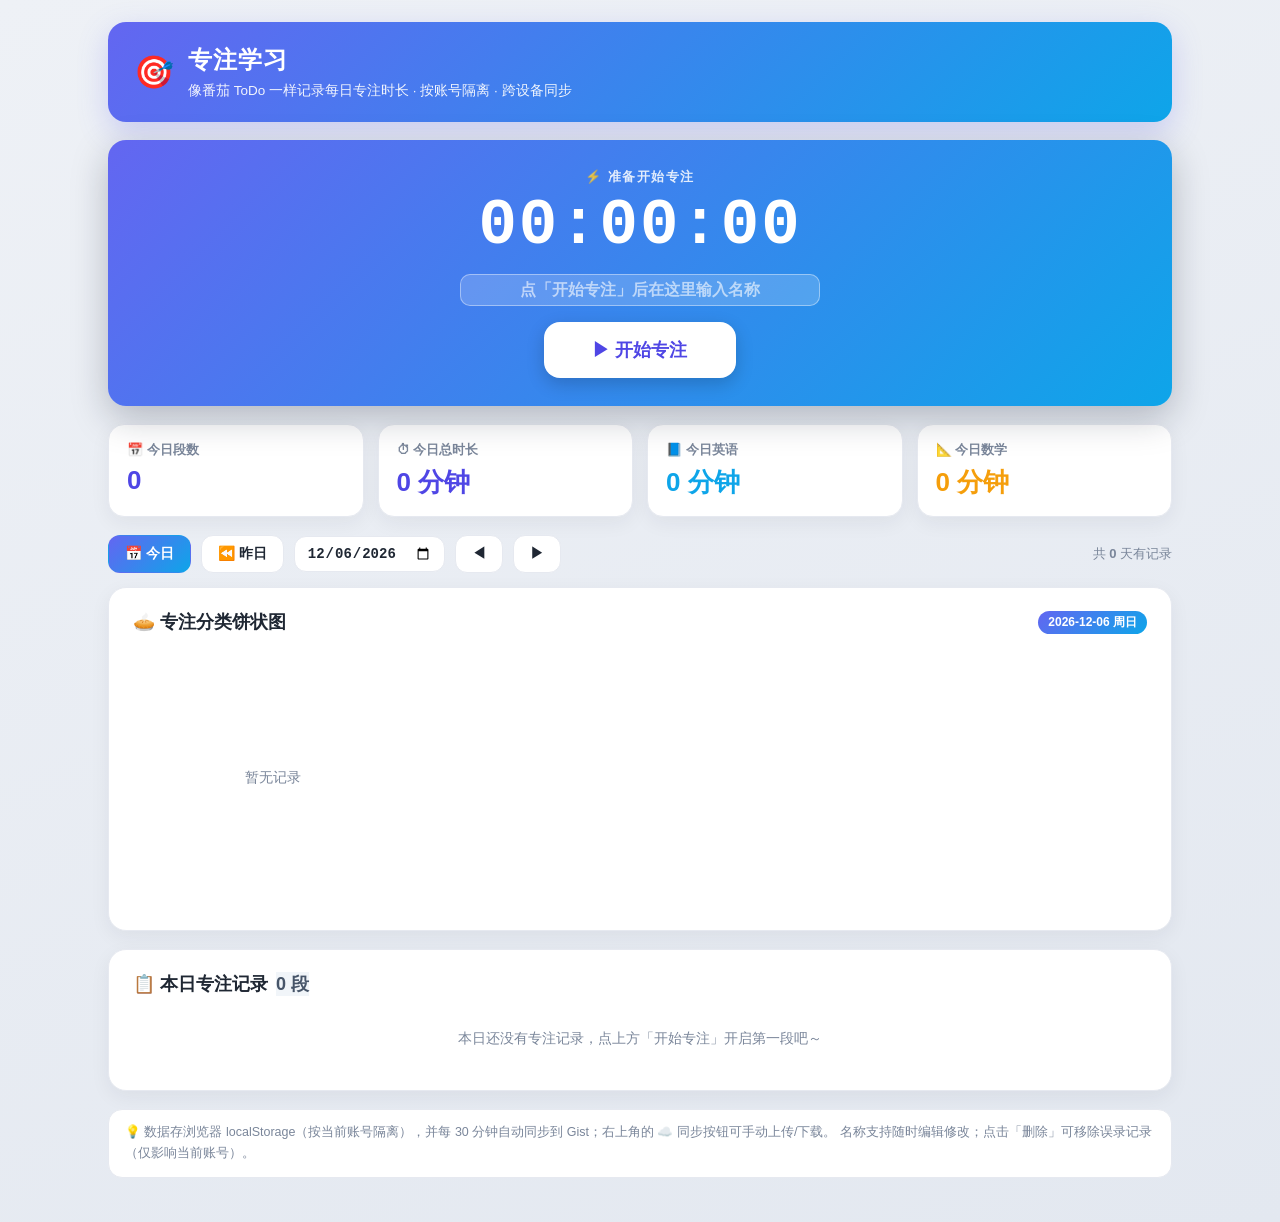
==== 专注学习.html @ 7dac8a2a "update site 2026-07-28_09:44:24" ====
<!DOCTYPE html>
<html lang="zh-CN">
<head>
  <script src="./account.js"></script>
<meta charset="UTF-8">
<meta name="viewport" content="width=device-width, initial-scale=1.0">
<title>专注学习 · 考研学习中心</title>
<link rel="stylesheet" href="./theme.css">
<style>
  :root {
    --bg: #eef1f6;
    --bg2: #e3e8f0;
    --card: #ffffff;
    --text: #1f2733;
    --muted: #7a869a;
    --border: #e6e9f0;
    --primary: #6366f1;
    --primary-d: #4f46e5;
    --success: #16a34a;
    --danger: #dc2626;
    --warn: #f97316;
    --eng: #0ea5e9;
    --math: #f59e0b;
  }
  * { box-sizing: border-box; }
  body {
    margin: 0;
    font-family: -apple-system, "PingFang SC", "Microsoft YaHei", "Segoe UI", sans-serif;
    background: linear-gradient(160deg, var(--bg), var(--bg2));
    color: var(--text);
    min-height: 100vh;
  }
  .container { max-width: 1100px; margin: 0 auto; padding: 22px 18px 44px; }

  .page-head {
    background: linear-gradient(135deg, #6366f1, #0ea5e9);
    color: #fff;
    border-radius: 18px;
    padding: 22px 26px;
    box-shadow: 0 10px 30px rgba(99,102,241,.25);
    margin-bottom: 18px;
    display: flex;
    align-items: center;
    gap: 14px;
  }
  .page-head .logo { font-size: 32px; }
  .page-head h1 { margin: 0; font-size: 24px; letter-spacing: 1px; }
  .page-head .sub { margin-top: 6px; font-size: 13.5px; opacity: .92; }

  /* 计时卡片 */
  .timer-card {
    background: linear-gradient(135deg, #1e293b 0%, #334155 100%);
    color: #fff;
    border-radius: 18px;
    padding: 28px 32px;
    box-shadow: 0 12px 36px rgba(15, 23, 42, .25);
    margin-bottom: 18px;
    text-align: center;
    position: relative;
    overflow: hidden;
  }
  .timer-card.idle {
    background: linear-gradient(135deg, #6366f1, #0ea5e9);
  }
  .timer-card.running {
    background: linear-gradient(135deg, #f97316 0%, #ef4444 100%);
  }
  .timer-card.running::before {
    content: '';
    position: absolute; inset: 0;
    background: radial-gradient(circle at 30% 50%, rgba(255,255,255,.12), transparent 60%);
    pointer-events: none;
  }
  .timer-state {
    font-size: 13px;
    opacity: .85;
    margin-bottom: 8px;
    letter-spacing: 1.5px;
    font-weight: 700;
  }
  .timer-display {
    font-size: 64px;
    font-weight: 800;
    letter-spacing: 2px;
    font-variant-numeric: tabular-nums;
    font-family: "SF Mono", Consolas, "Microsoft YaHei", monospace;
    line-height: 1;
    margin: 8px 0 16px;
  }
  .timer-task {
    font-size: 16px;
    font-weight: 700;
    margin-bottom: 8px;
    min-height: 24px;
  }
  .timer-task input {
    background: rgba(255,255,255,.18);
    border: 1px solid rgba(255,255,255,.4);
    color: #fff;
    font-size: 16px;
    font-weight: 700;
    text-align: center;
    padding: 6px 12px;
    border-radius: 10px;
    width: min(360px, 90%);
    outline: none;
  }
  .timer-task input::placeholder { color: rgba(255,255,255,.6); }
  .timer-task input:focus { background: rgba(255,255,255,.28); border-color: #fff; }

  .timer-actions { display: flex; gap: 12px; justify-content: center; flex-wrap: wrap; margin-top: 16px; }
  .timer-btn {
    border: none;
    cursor: pointer;
    font-size: 16px;
    font-weight: 800;
    padding: 12px 32px;
    border-radius: 14px;
    transition: all .15s;
    display: inline-flex;
    align-items: center;
    gap: 8px;
  }
  .timer-btn.big {
    padding: 16px 48px;
    font-size: 18px;
    border-radius: 16px;
  }
  .timer-btn.start {
    background: #fff;
    color: var(--primary-d);
    box-shadow: 0 6px 18px rgba(0,0,0,.18);
  }
  .timer-btn.start:hover { transform: translateY(-1px); box-shadow: 0 8px 22px rgba(0,0,0,.22); }
  .timer-btn.stop {
    background: #fff;
    color: var(--danger);
    box-shadow: 0 6px 18px rgba(0,0,0,.18);
  }
  .timer-btn.stop:hover { transform: translateY(-1px); }
  .timer-btn.ghost {
    background: rgba(255,255,255,.18);
    color: #fff;
    border: 1px solid rgba(255,255,255,.4);
  }
  .timer-btn.ghost:hover { background: rgba(255,255,255,.28); }
  .timer-btn.discard {
    background: rgba(255,255,255,.12);
    color: #fff;
    border: 1px solid rgba(255,255,255,.3);
    font-weight: 600;
    padding: 12px 20px;
  }

  /* 统计卡片 */
  .stats-row {
    display: grid;
    grid-template-columns: repeat(4, 1fr);
    gap: 14px;
    margin-bottom: 18px;
  }
  @media (max-width: 760px) {
    .stats-row { grid-template-columns: repeat(2, 1fr); }
    .timer-display { font-size: 48px; }
  }
  .stat-card {
    background: var(--card);
    border: 1px solid var(--border);
    border-radius: 16px;
    padding: 16px 18px;
    box-shadow: 0 6px 20px rgba(31,39,51,.06);
  }
  .stat-card .lbl {
    font-size: 13px;
    color: var(--muted);
    font-weight: 700;
    display: flex; align-items: center; gap: 6px;
  }
  .stat-card .val {
    font-size: 26px;
    font-weight: 800;
    margin-top: 6px;
    font-variant-numeric: tabular-nums;
  }
  .stat-card .val.eng { color: var(--eng); }
  .stat-card .val.math { color: var(--math); }
  .stat-card .val.total { color: var(--primary-d); }

  /* 日期选择 */
  .toolbar {
    display: flex; gap: 10px; flex-wrap: wrap; align-items: center;
    margin-bottom: 14px;
  }
  .date-btn {
    background: var(--card); border: 1px solid var(--border);
    color: var(--text); padding: 9px 16px; border-radius: 12px;
    cursor: pointer; font-size: 14px; font-weight: 700;
  }
  .date-btn:hover { border-color: var(--primary); }
  .date-btn.active {
    background: linear-gradient(135deg, #6366f1, #0ea5e9);
    color: #fff; border-color: transparent;
  }
  .date-picker {
    padding: 8px 12px;
    border: 1px solid var(--border);
    border-radius: 12px;
    font-size: 14px;
    font-weight: 700;
    color: var(--text);
    background: var(--card);
  }

  /* 饼状图 + 详情 */
  .pie-section {
    background: var(--card);
    border: 1px solid var(--border);
    border-radius: 18px;
    padding: 22px 24px;
    box-shadow: 0 6px 20px rgba(31,39,51,.06);
    margin-bottom: 18px;
  }
  .pie-section h2 {
    margin: 0 0 14px; font-size: 18px;
    display: flex; align-items: center; gap: 8px;
  }
  .pie-section .tag {
    margin-left: auto; font-size: 12px; font-weight: 700;
    padding: 3px 10px; border-radius: 20px; color: #fff;
    background: linear-gradient(135deg, #6366f1, #0ea5e9);
  }
  .pie-body {
    display: grid;
    grid-template-columns: 280px 1fr;
    gap: 24px;
    align-items: center;
  }
  @media (max-width: 760px) {
    .pie-body { grid-template-columns: 1fr; }
  }
  .pie-canvas-wrap {
    position: relative;
    width: 260px; height: 260px;
    margin: 0 auto;
  }
  .pie-canvas-wrap svg { width: 100%; height: 100%; }
  .pie-empty {
    position: absolute; inset: 0;
    display: flex; align-items: center; justify-content: center;
    color: var(--muted); font-size: 14px;
  }
  .legend-list { display: flex; flex-direction: column; gap: 8px; }
  .legend-item {
    display: flex; align-items: center; gap: 10px;
    padding: 8px 12px;
    background: #f8fafc;
    border-radius: 10px;
    border: 1px solid #f1f5f9;
  }
  .legend-color {
    width: 14px; height: 14px; border-radius: 4px; flex-shrink: 0;
  }
  .legend-name { font-weight: 700; flex: 1; font-size: 14px; }
  .legend-dur { color: var(--muted); font-size: 12.5px; font-variant-numeric: tabular-nums; }
  .legend-pct { color: var(--primary-d); font-weight: 800; font-size: 13px; min-width: 48px; text-align: right; }

  /* 会话列表 */
  .session-list-card {
    background: var(--card);
    border: 1px solid var(--border);
    border-radius: 18px;
    padding: 22px 24px;
    box-shadow: 0 6px 20px rgba(31,39,51,.06);
    margin-bottom: 18px;
  }
  .session-list-card h2 {
    margin: 0 0 14px; font-size: 18px;
    display: flex; align-items: center; gap: 8px;
  }
  .session-list { display: flex; flex-direction: column; gap: 10px; }
  .session-item {
    display: flex; align-items: center; gap: 12px;
    padding: 12px 14px;
    background: #f8fafc;
    border-radius: 12px;
    border-left: 4px solid var(--primary);
  }
  .session-item.running { border-left-color: var(--warn); background: #fff7ed; }
  .session-color {
    width: 10px; height: 36px; border-radius: 4px;
    flex-shrink: 0;
  }
  .session-body { flex: 1; min-width: 0; }
  .session-name {
    font-weight: 700; font-size: 15px;
    display: flex; align-items: center; gap: 8px;
  }
  .session-name input {
    background: transparent; border: none; border-bottom: 1px dashed var(--border);
    font-weight: 700; font-size: 15px; color: var(--text); outline: none;
    padding: 2px 4px; width: min(260px, 60%);
  }
  .session-name input:focus { border-bottom-color: var(--primary); }
  .session-meta {
    font-size: 12.5px; color: var(--muted); margin-top: 4px;
    display: flex; gap: 12px; flex-wrap: wrap;
  }
  .session-dur {
    font-weight: 800; color: var(--primary-d);
    font-variant-numeric: tabular-nums; font-size: 15px;
    min-width: 80px; text-align: right;
  }
  .session-del {
    border: 1px solid var(--border); background: #fff; color: var(--muted);
    border-radius: 8px; padding: 6px 10px; cursor: pointer; font-size: 12px;
  }
  .session-del:hover { border-color: var(--danger); color: var(--danger); }
  .session-status {
    font-size: 11px; font-weight: 700; padding: 2px 8px;
    border-radius: 20px; background: var(--warn); color: #fff;
  }

  .empty-tip {
    color: var(--muted); font-size: 13.5px; padding: 20px 0; text-align: center;
  }

  /* toast 提示 */
  .toast {
    position: fixed; top: 20px; left: 50%; transform: translateX(-50%) translateY(-20px);
    background: rgba(15, 23, 42, .92); color: #fff;
    padding: 10px 18px; border-radius: 10px; font-size: 14px;
    opacity: 0; transition: all .25s; z-index: 9999;
    pointer-events: none;
  }
  .toast.show { opacity: 1; transform: translateX(-50%) translateY(0); }
  .toast.ok { background: rgba(22, 163, 74, .92); }
  .toast.err { background: rgba(220, 38, 38, .92); }

  .footer-tip {
    font-size: 12.5px; color: var(--muted); line-height: 1.7; margin-top: 12px;
    background: #fff; border: 1px solid var(--border); border-radius: 14px; padding: 12px 16px;
  }
</style>
</head>
<body>
<div class="container">
  <div class="page-head">
    <div class="logo">🎯</div>
    <div>
      <h1>专注学习</h1>
      <div class="sub">像番茄 ToDo 一样记录每日专注时长 · 按账号隔离 · 跨设备同步</div>
    </div>
  </div>

  <!-- 计时卡片 -->
  <div class="timer-card idle" id="timerCard">
    <div class="timer-state" id="timerState">⚡ 准备开始专注</div>
    <div class="timer-display" id="timerDisplay">00:00:00</div>
    <div class="timer-task" id="timerTask">
      <input type="text" id="taskNameInput" placeholder="点「开始专注」后在这里输入名称（例：英语精翻）" maxlength="40" disabled>
    </div>
    <div class="timer-actions" id="timerActions">
      <button class="timer-btn start big" id="btnStart">▶ 开始专注</button>
    </div>
  </div>

  <!-- 统计 -->
  <div class="stats-row">
    <div class="stat-card">
      <div class="lbl">📅 今日段数</div>
      <div class="val total" id="statCount">0</div>
    </div>
    <div class="stat-card">
      <div class="lbl">⏱ 今日总时长</div>
      <div class="val total" id="statTotal">0 分钟</div>
    </div>
    <div class="stat-card">
      <div class="lbl">📘 今日英语</div>
      <div class="val eng" id="statEng">0 分钟</div>
    </div>
    <div class="stat-card">
      <div class="lbl">📐 今日数学</div>
      <div class="val math" id="statMath">0 分钟</div>
    </div>
  </div>

  <!-- 日期选择 -->
  <div class="toolbar">
    <button class="date-btn active" id="dToday">📅 今日</button>
    <button class="date-btn" id="dYest">⏪ 昨日</button>
    <input type="date" class="date-picker" id="dPick">
    <button class="date-btn" id="dPrev" title="前一天">◀</button>
    <button class="date-btn" id="dNext" title="后一天">▶</button>
    <span style="color:var(--muted);font-size:13px;margin-left:auto;">共 <b id="totalDaysCount">0</b> 天有记录</span>
  </div>

  <!-- 饼状图 -->
  <div class="pie-section">
    <h2>🥧 专注分类饼状图 <span class="tag" id="pieDateTag">今日</span></h2>
    <div class="pie-body">
      <div class="pie-canvas-wrap">
        <svg id="pieSvg" viewBox="0 0 100 100"></svg>
        <div class="pie-empty" id="pieEmpty" style="display:none;">暂无记录</div>
      </div>
      <div class="legend-list" id="legendList"></div>
    </div>
  </div>

  <!-- 详情列表 -->
  <div class="session-list-card">
    <h2>📋 本日专注记录 <span class="tag" id="sessionCountTag" style="background:#f1f5f9;color:#475569;font-weight:800;">0 段</span></h2>
    <div class="session-list" id="sessionList">
      <div class="empty-tip">本日还没有专注记录，点上方「开始专注」开启第一段吧～</div>
    </div>
  </div>

  <div class="footer-tip">
    💡 数据存浏览器 localStorage（按当前账号隔离），并每 30 分钟自动同步到 Gist；右上角的 ☁️ 同步按钮可手动上传/下载。
    名称支持随时编辑修改；点击「删除」可移除误录记录（仅影响当前账号）。
  </div>
</div>

<div class="toast" id="toast"></div>

<script>
// ============== 基础工具 ==============
const STORE_KEY = "focusSessions_v1";
const RUNNING_KEY = "focusRunning_v1";
const COLOR_KEY = "focusColors_v1";
function $(id){ return document.getElementById(id); }
function curUser(){ return (window.getCurrentUser && window.getCurrentUser()) || ""; }
function ukey(base){ return curUser() ? ("user:" + curUser() + ":" + base) : base; }
function esc(s){ return (s==null?"":String(s)).replace(/[&<>"']/g, c=>({"&":"&amp;","<":"&lt;",">":"&gt;",'"':"&quot;","'":"&#39;"}[c])); }
function pad(n){ return String(n).padStart(2, "0"); }
function fmtDate(d){
  if(typeof d === "string"){
    const p = d.split("-");
    return p[0] + "-" + pad(p[1]) + "-" + pad(p[2]);
  }
  return d.getFullYear() + "-" + pad(d.getMonth()+1) + "-" + pad(d.getDate());
}
function todayStr(){ return fmtDate(new Date()); }
function fmtTime(dateStr){
  const d = new Date(dateStr);
  return pad(d.getHours()) + ":" + pad(d.getMinutes());
}
function fmtHMS(seconds){
  seconds = Math.max(0, Math.floor(seconds));
  const h = Math.floor(seconds / 3600);
  const m = Math.floor((seconds % 3600) / 60);
  const s = seconds % 60;
  if(h > 0) return `${h}:${pad(m)}:${pad(s)}`;
  return `${pad(m)}:${pad(s)}`;
}
function fmtMin(seconds){
  const mins = Math.round(seconds / 60);
  if(mins >= 60) {
    const h = Math.floor(mins/60);
    const m = mins % 60;
    return h + " 小时 " + (m>0?(m+" 分"):"").trim();
  }
  return mins + " 分钟";
}
function toast(msg, type){
  const t = $("toast");
  t.textContent = msg;
  t.className = "toast show " + (type||"");
  setTimeout(() => { t.className = "toast " + (type||""); }, 1800);
}

// ============== 数据存取 ==============
function loadAll(){
  try { return JSON.parse(localStorage.getItem(ukey(STORE_KEY)) || "[]"); }
  catch(e){ return []; }
}
function saveAll(list){
  localStorage.setItem(ukey(STORE_KEY), JSON.stringify(list));
}
function loadRunning(){
  try { return JSON.parse(localStorage.getItem(ukey(RUNNING_KEY)) || "null"); }
  catch(e){ return null; }
}
function saveRunning(obj){
  if(obj === null) localStorage.removeItem(ukey(RUNNING_KEY));
  else localStorage.setItem(ukey(RUNNING_KEY), JSON.stringify(obj));
}
function loadColorMap(){
  try { return JSON.parse(localStorage.getItem(ukey(COLOR_KEY)) || "{}"); }
  catch(e){ return {}; }
}
function saveColorMap(m){
  localStorage.setItem(ukey(COLOR_KEY), JSON.stringify(m));
}

// 给类目分配稳定颜色
const PALETTE = [
  "#6366f1","#0ea5e9","#f59e0b","#ec4899","#16a34a",
  "#8b5cf6","#f97316","#06b6d4","#84cc16","#ef4444",
  "#a855f7","#14b8a6","#facc15","#fb7185","#22d3ee"
];
function colorFor(name, map){
  if(map[name]) return map[name];
  let idx = 0;
  for(const k in map){
    const i = PALETTE.indexOf(map[k]);
    if(i >= 0 && i >= idx) idx = i + 1;
  }
  if(idx >= PALETTE.length) idx = Object.keys(map).length % PALETTE.length;
  map[name] = PALETTE[idx];
  return map[name];
}

// ============== 当前选中日期 ==============
let viewDate = todayStr();   // 当前在看哪一天
let running = loadRunning(); // 正在进行的会话
let tickInterval = null;

// ============== 计时器 ==============
function startTick(){
  if(tickInterval) return;
  tickInterval = setInterval(refreshTimerDisplay, 1000);
}
function stopTick(){
  if(tickInterval){ clearInterval(tickInterval); tickInterval = null; }
}

function getElapsed(){
  if(!running) return 0;
  const start = new Date(running.startAt).getTime();
  let end;
  if(running.endAt) end = new Date(running.endAt).getTime();
  else end = Date.now();
  return Math.max(0, Math.floor((end - start) / 1000));
}

function refreshTimerDisplay(){
  const card = $("timerCard");
  const display = $("timerDisplay");
  const state = $("timerState");
  const actions = $("timerActions");
  const taskInput = $("taskNameInput");

  if(!running){
    card.classList.remove("running");
    card.classList.add("idle");
    state.textContent = "⚡ 准备开始专注";
    display.textContent = "00:00:00";
    taskInput.value = "";
    taskInput.disabled = true;
    taskInput.placeholder = "点「开始专注」后在这里输入名称";
    actions.innerHTML = `<button class="timer-btn start big" id="btnStart">▶ 开始专注</button>`;
    bindActionButtons();
    stopTick();
    return;
  }

  card.classList.remove("idle");
  card.classList.add("running");
  state.textContent = running.endAt ? "⏸ 已结束 · 未保存预览" : "🔥 专注中";
  display.textContent = fmtHMS(getElapsed());
  taskInput.disabled = !!running.endAt;
  if(document.activeElement !== taskInput){
    taskInput.value = running.name || "";
  }
  actions.innerHTML = running.endAt
    ? `<button class="timer-btn start big" id="btnSave">💾 保存这条记录</button>
       <button class="timer-btn discard" id="btnDiscard">✕ 放弃</button>`
    : `<button class="timer-btn stop big" id="btnStop">⏹ 结束专注</button>
       <button class="timer-btn ghost" id="btnCancel">✕ 取消</button>`;
  bindActionButtons();
}

function bindActionButtons(){
  const startBtn = $("btnStart");
  if(startBtn) startBtn.onclick = onStartClick;
  const stopBtn = $("btnStop");
  if(stopBtn) stopBtn.onclick = onStopClick;
  const cancelBtn = $("btnCancel");
  if(cancelBtn) cancelBtn.onclick = onCancelClick;
  const saveBtn = $("btnSave");
  if(saveBtn) saveBtn.onclick = onSaveEndedSession;
  const discardBtn = $("btnDiscard");
  if(discardBtn) discardBtn.onclick = onDiscardEndedSession;
}

function onStartClick(){
  if(running && !running.endAt){
    toast("已有专注进行中，请先结束", "err");
    return;
  }
  running = {
    id: "fs-" + Date.now() + "-" + Math.random().toString(36).slice(2,7),
    name: "",
    startAt: new Date().toISOString(),
    date: todayStr()
  };
  saveRunning(running);
  startTick();
  refreshTimerDisplay();
  setTimeout(() => {
    const inp = $("taskNameInput");
    inp.disabled = false;
    inp.focus();
    inp.placeholder = "输入本次专注名称（可空）";
  }, 50);
  toast("开始专注！命名后点「结束专注」保存", "ok");
}

function onStopClick(){
  if(!running || running.endAt) return;
  const name = ($("taskNameInput").value || "").trim();
  running.endAt = new Date().toISOString();
  running.name = name || running.name || "未命名专注";
  saveRunning(running);
  refreshTimerDisplay();
  stopTick();
  toast(`本次 ${fmtHMS(getElapsed())}，点「保存」入库`, "ok");
}

function onCancelClick(){
  if(!running) return;
  if(running.endAt){
    saveRunning(null);
    running = null;
    refreshTimerDisplay();
    toast("已放弃本次记录", "ok");
    return;
  }
  if(!confirm("确定取消本次专注？不保存任何记录。")) return;
  saveRunning(null);
  running = null;
  refreshTimerDisplay();
  toast("已取消", "ok");
}

function onSaveEndedSession(){
  if(!running || !running.endAt) return;
  const list = loadAll();
  list.push({
    id: running.id,
    name: running.name || "未命名专注",
    startAt: running.startAt,
    endAt: running.endAt,
    duration: getElapsed(),
    date: running.date
  });
  saveAll(list);
  const colorMap = loadColorMap();
  colorFor(list[list.length-1].name, colorMap);
  saveColorMap(colorMap);
  saveRunning(null);
  running = null;
  refreshTimerDisplay();
  viewDate = todayStr();
  renderAll();
  toast("已保存到「"+viewDate+"」", "ok");
}

function onDiscardEndedSession(){
  if(!running || !running.endAt) return;
  if(!confirm("放弃这条记录？该时段不会保存。")) return;
  saveRunning(null);
  running = null;
  refreshTimerDisplay();
  toast("已放弃", "ok");
}

// 名称输入时实时更新（仅运行中）
const nameInput = $("taskNameInput");
nameInput.addEventListener("input", () => {
  if(running && !running.endAt){
    running.name = nameInput.value;
    saveRunning(running);
  }
});
nameInput.addEventListener("blur", () => {
  if(running && running.endAt && nameInput.value.trim()){
    running.name = nameInput.value.trim();
    saveRunning(running);
    refreshTimerDisplay();
  }
});

// ============== 渲染 ==============
function renderAll(){
  const list = loadAll();
  // 今日统计
  const today = todayStr();
  const todayList = list.filter(s => s.date === today);
  const todayTotal = todayList.reduce((a,b)=>a+b.duration, 0);
  $("statCount").textContent = todayList.length;
  $("statTotal").textContent = fmtMin(todayTotal);
  // 分类：英语 / 数学 / 其他
  let eng = 0, math = 0;
  todayList.forEach(s => {
    if(/英语|english|eng|精翻|单词|阅读|作文|翻译/i.test(s.name)) eng += s.duration;
    else if(/数学|math|线代|高数|概率|做题|听课|刷题/i.test(s.name)) math += s.duration;
  });
  $("statEng").textContent = fmtMin(eng);
  $("statMath").textContent = fmtMin(math);

  // 更新日期按钮高亮
  ["dToday","dYest"].forEach(id => $(id).classList.remove("active"));
  if(viewDate === today) $("dToday").classList.add("active");
  else if(viewDate === fmtDate(new Date(Date.now() - 86400000))) $("dYest").classList.add("active");
  $("dPick").value = viewDate;

  // 日期标签
  const weekday = ["周日","周一","周二","周三","周四","周五","周六"][new Date(viewDate+"T00:00:00").getDay()];
  $("pieDateTag").textContent = viewDate + " " + weekday;

  // 总天数
  const allDays = new Set(list.map(s => s.date));
  $("totalDaysCount").textContent = allDays.size;

  // 渲染饼状图
  renderPie(viewDate);
  // 渲染会话列表
  renderSessionList(viewDate);
}

function renderPie(date){
  const list = loadAll().filter(s => s.date === date);
  const svg = $("pieSvg");
  const empty = $("pieEmpty");
  const legend = $("legendList");
  legend.innerHTML = "";

  if(list.length === 0){
    svg.innerHTML = "";
    empty.style.display = "flex";
    return;
  }
  empty.style.display = "none";

  // 合并同名
  const merged = {};
  list.forEach(s => {
    if(!merged[s.name]) merged[s.name] = 0;
    merged[s.name] += s.duration;
  });
  const items = Object.entries(merged).sort((a,b)=>b[1]-a[1]);
  const total = items.reduce((a,b)=>a+b[1], 0);

  // 分配颜色
  const colorMap = loadColorMap();
  items.forEach(([n]) => colorFor(n, colorMap));
  saveColorMap(colorMap);

  // 画饼（SVG）
  let acc = 0;
  const cx = 50, cy = 50, r = 42;
  const slicePath = (startA, endA) => {
    const x1 = cx + r * Math.cos(startA);
    const y1 = cy + r * Math.sin(startA);
    const x2 = cx + r * Math.cos(endA);
    const y2 = cy + r * Math.sin(endA);
    const large = (endA - startA) > Math.PI ? 1 : 0;
    return `M ${cx} ${cy} L ${x1.toFixed(2)} ${y1.toFixed(2)} A ${r} ${r} 0 ${large} 1 ${x2.toFixed(2)} ${y2.toFixed(2)} Z`;
  };
  let svgHtml = "";
  items.forEach(([name, dur]) => {
    if(total <= 0) return;
    const startA = (acc / total) * Math.PI * 2 - Math.PI/2;
    acc += dur;
    const endA = (acc / total) * Math.PI * 2 - Math.PI/2;
    const color = colorMap[name];
    svgHtml += `<path d="${slicePath(startA, endA)}" fill="${color}" stroke="#fff" stroke-width="0.5"><title>${esc(name)}: ${fmtHMS(dur)}</title></path>`;
  });
  // 中心圆（甜甜圈效果）
  svgHtml += `<circle cx="${cx}" cy="${cy}" r="22" fill="#fff"/>`;
  svgHtml += `<text x="${cx}" y="${cy-2}" text-anchor="middle" font-size="6" font-weight="800" fill="#1f2733">${fmtMin(total)}</text>`;
  svgHtml += `<text x="${cx}" y="${cy+6}" text-anchor="middle" font-size="3.5" fill="#7a869a">总时长</text>`;
  svg.innerHTML = svgHtml;

  // 图例
  items.forEach(([name, dur]) => {
    const pct = total > 0 ? Math.round(dur / total * 100) : 0;
    const div = document.createElement("div");
    div.className = "legend-item";
    div.innerHTML = `
      <div class="legend-color" style="background:${colorMap[name]}"></div>
      <div class="legend-name">${esc(name)}</div>
      <div class="legend-dur">${fmtHMS(dur)} · ${pct}%</div>
    `;
    legend.appendChild(div);
  });
}

function renderSessionList(date){
  const list = loadAll().filter(s => s.date === date).sort((a,b)=>new Date(a.startAt) - new Date(b.startAt));
  const wrap = $("sessionList");
  $("sessionCountTag").textContent = list.length + " 段";

  if(list.length === 0){
    wrap.innerHTML = `<div class="empty-tip">${date === todayStr() ? "本日还没有专注记录，点上方「开始专注」开启第一段吧～" : "该日期没有专注记录"}</div>`;
    return;
  }

  const colorMap = loadColorMap();
  wrap.innerHTML = list.map((s, i) => {
    colorFor(s.name, colorMap);
    const start = new Date(s.startAt);
    const end = new Date(s.endAt);
    const durStr = fmtHMS(s.duration);
    return `
      <div class="session-item" data-id="${esc(s.id)}">
        <div class="session-color" style="background:${colorMap[s.name]}"></div>
        <div class="session-body">
          <div class="session-name">
            <input type="text" value="${esc(s.name)}" data-id="${esc(s.id)}" maxlength="40">
            <span class="session-meta">${i+1}.</span>
          </div>
          <div class="session-meta">
            <span>🕒 ${fmtTime(s.startAt)} - ${fmtTime(s.endAt)}</span>
            <span>📅 ${s.date}</span>
          </div>
        </div>
        <div class="session-dur">${durStr}</div>
        <button class="session-del" data-id="${esc(s.id)}" title="删除">🗑</button>
      </div>
    `;
  }).join("");
  saveColorMap(colorMap);

  // 绑定改名
  wrap.querySelectorAll(".session-name input").forEach(inp => {
    inp.addEventListener("change", () => {
      const id = inp.dataset.id;
      const newName = (inp.value || "").trim() || "未命名专注";
      updateSession(id, { name: newName });
      toast("已改名", "ok");
    });
    inp.addEventListener("blur", () => {
      const id = inp.dataset.id;
      const newName = (inp.value || "").trim() || "未命名专注";
      updateSession(id, { name: newName });
    });
  });
  wrap.querySelectorAll(".session-del").forEach(btn => {
    btn.onclick = () => {
      const id = btn.dataset.id;
      const item = loadAll().find(s => s.id === id);
      if(!item) return;
      if(!confirm(`删除「${item.name}」(时长 ${fmtHMS(item.duration)})？`)) return;
      const newList = loadAll().filter(s => s.id !== id);
      saveAll(newList);
      renderAll();
      toast("已删除", "ok");
    };
  });
}

function updateSession(id, patch){
  const list = loadAll();
  const idx = list.findIndex(s => s.id === id);
  if(idx < 0) return;
  list[idx] = Object.assign({}, list[idx], patch);
  saveAll(list);
  renderAll();
}

// ============== 事件绑定 ==============
$("dToday").onclick = () => { viewDate = todayStr(); renderAll(); };
$("dYest").onclick = () => {
  const d = new Date();
  d.setDate(d.getDate() - 1);
  viewDate = fmtDate(d);
  renderAll();
};
$("dPick").onchange = (e) => {
  if(e.target.value) { viewDate = e.target.value; renderAll(); }
};
$("dPrev").onclick = () => {
  const d = new Date(viewDate + "T00:00:00");
  d.setDate(d.getDate() - 1);
  viewDate = fmtDate(d);
  renderAll();
};
$("dNext").onclick = () => {
  const d = new Date(viewDate + "T00:00:00");
  d.setDate(d.getDate() + 1);
  viewDate = fmtDate(d);
  renderAll();
};

// 页面关闭/刷新前，如果有时钟在跑要保存 running
window.addEventListener("beforeunload", () => {
  if(running && !running.endAt) saveRunning(running);
});

// 启动
refreshTimerDisplay();
if(running && !running.endAt) startTick();
renderAll();
</script>
</body>
</html>
---- theme.css ----
/* ===== 考研学习中心 · 统一视觉增强主题 =====
 * 仅做视觉美化，不改动任何 JS 逻辑。
 * 如不喜欢，可用优化前快照 zip 恢复，或移除此文件引用。
 */

:root {
  --bg: #f5f7fb;
  --bg2: #eef2f7;
  --card: #ffffff;
  --text: #1f2733;
  --muted: #6b7280;
  --border: #e5e7eb;
  --primary: #6366f1;
  --primary-d: #4f46e5;
  --math: #6366f1;
  --eng: #0ea5e9;
  --success: #22c55e;
  --danger: #ef4444;
  --shadow: 0 10px 25px -5px rgba(0,0,0,.06), 0 8px 10px -6px rgba(0,0,0,.02);
  --shadow-lg: 0 20px 40px -10px rgba(0,0,0,.1);
}

body {
  background: linear-gradient(160deg, var(--bg), var(--bg2)) fixed;
}

/* 卡片统一 */
.card,
.quiz-card,
.weak-card,
.kp-group,
.q-card,
.tr-card,
.wt-card {
  background: var(--card);
  border-radius: 18px;
  box-shadow: var(--shadow);
  border: 1px solid rgba(229,231,235,.6);
  transition: transform .15s ease, box-shadow .15s ease;
}

.card:hover,
.quiz-card:hover,
.weak-card:hover,
.kp-group:hover,
.q-card:hover {
  box-shadow: var(--shadow-lg);
  transform: translateY(-1px);
}

/* 按钮统一 */
.filter-btn,
.btn,
.btn-primary,
.btn-default,
button[data-mod],
button.module-tab,
.mode-btn,
.diff-btn {
  border-radius: 12px;
  transition: all .15s ease;
}

.filter-btn:hover,
.btn:hover,
.btn-primary:hover,
.btn-default:hover,
.mode-btn:hover,
.diff-btn:hover {
  transform: translateY(-1px);
  box-shadow: 0 4px 12px rgba(99,102,241,.18);
}

/* 输入框 focus */
input[type="text"],
input[type="password"],
input[type="number"],
textarea,
select,
.av-input,
.auto-input,
.tr-input-word {
  border-radius: 10px;
  border: 1.5px solid var(--border);
  transition: border-color .15s ease, box-shadow .15s ease;
}

input[type="text"]:focus,
input[type="password"]:focus,
input[type="number"]:focus,
textarea:focus,
select:focus,
.av-input:focus,
.auto-input:focus,
.tr-input-word:focus {
  outline: none;
  border-color: var(--primary);
  box-shadow: 0 0 0 3px rgba(99,102,241,.12);
}

/* 表格 */
table {
  border-radius: 12px;
  overflow: hidden;
  box-shadow: var(--shadow);
  border-collapse: separate;
  border-spacing: 0;
}

table th {
  background: linear-gradient(135deg, #f1f5f9, #e2e8f0);
  font-weight: 700;
  color: #374151;
}

table tbody tr:hover td {
  background: #f8fafc;
}

/* 滚动条 */
::-webkit-scrollbar { width: 8px; height: 8px; }
::-webkit-scrollbar-track { background: transparent; }
::-webkit-scrollbar-thumb { background: #cbd5e1; border-radius: 4px; }
::-webkit-scrollbar-thumb:hover { background: #94a3b8; }

/* 模块 tab 选中态强化 */
.module-tab.active {
  box-shadow: 0 8px 20px rgba(99,102,241,.35);
}
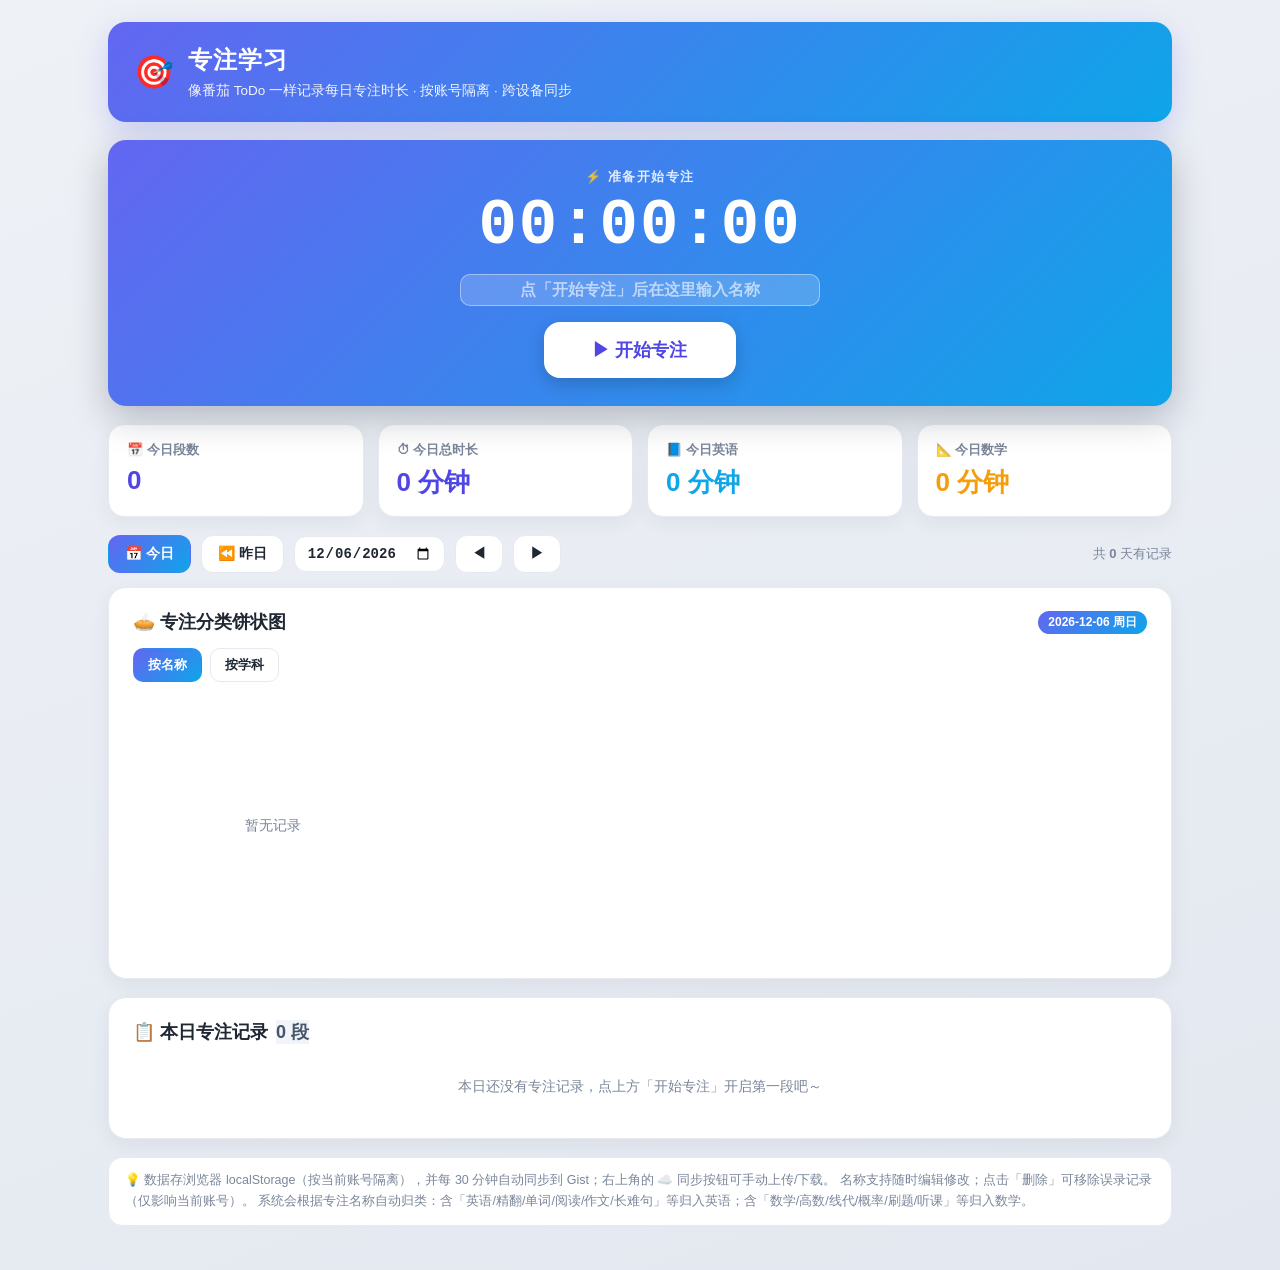
==== commit 6f1c27a4: "update site 2026-07-28_10:22:14" ====
--- a/专注学习.html
+++ b/专注学习.html
@@ -340,6 +340,31 @@
     font-size: 12.5px; color: var(--muted); line-height: 1.7; margin-top: 12px;
     background: #fff; border: 1px solid var(--border); border-radius: 14px; padding: 12px 16px;
   }
+
+  /* 饼图模式切换 */
+  .pie-mode-toggle {
+    display: flex; gap: 8px; margin-bottom: 14px;
+  }
+  .mode-btn {
+    background: var(--card); border: 1px solid var(--border); color: var(--text);
+    padding: 7px 14px; border-radius: 10px; cursor: pointer;
+    font-size: 13px; font-weight: 700;
+  }
+  .mode-btn:hover { border-color: var(--primary); }
+  .mode-btn.active {
+    background: linear-gradient(135deg, #6366f1, #0ea5e9);
+    color: #fff; border-color: transparent;
+  }
+
+  /* 学科分类标签 */
+  .session-tag {
+    font-size: 11px; font-weight: 700; padding: 2px 8px;
+    border-radius: 20px; color: #fff; margin-left: 4px;
+    display: inline-flex; align-items: center;
+  }
+  .session-tag.eng { background: var(--eng); }
+  .session-tag.math { background: var(--math); }
+  .session-tag.other { background: #94a3b8; }
 </style>
 </head>
 <body>
@@ -397,6 +422,10 @@
   <!-- 饼状图 -->
   <div class="pie-section">
     <h2>🥧 专注分类饼状图 <span class="tag" id="pieDateTag">今日</span></h2>
+    <div class="pie-mode-toggle">
+      <button class="mode-btn active" id="modeName" data-mode="name">按名称</button>
+      <button class="mode-btn" id="modeSubject" data-mode="subject">按学科</button>
+    </div>
     <div class="pie-body">
       <div class="pie-canvas-wrap">
         <svg id="pieSvg" viewBox="0 0 100 100"></svg>
@@ -417,6 +446,7 @@
   <div class="footer-tip">
     💡 数据存浏览器 localStorage（按当前账号隔离），并每 30 分钟自动同步到 Gist；右上角的 ☁️ 同步按钮可手动上传/下载。
     名称支持随时编辑修改；点击「删除」可移除误录记录（仅影响当前账号）。
+    系统会根据专注名称自动归类：含「英语/精翻/单词/阅读/作文/长难句」等归入英语；含「数学/高数/线代/概率/刷题/听课」等归入数学。
   </div>
 </div>
 
@@ -461,6 +491,15 @@
   }
   return mins + " 分钟";
 }
+function inferCategory(name){
+  const n = String(name || "").toLowerCase();
+  if(/英语|english|eng|精翻|精读|单词|词汇|阅读|作文|写作|翻译|长难句|听力|口语|语法|完型|完形|背单词|刷单词|英语二|英二|英语一|英一|四级|六级|四六级|cet|考研英语|英语真题|英语阅读|外刊|作文模板|作文范文|红宝书|恋词|闪过/.test(n)) return "eng";
+  if(/数学|math|高数|高等数学|线代|线性代数|概率|概率论|数理统计|微积分|做题|刷题|听课|网课|真题|模拟题|数一|数二|数三|考研数学|武忠祥|张宇|李永乐|汤家凤|660|880|1000题|严选题|李林|合工大|超越|张宇8套|张宇4套|李正元|复习全书|辅导讲义|基础30讲|强化36讲|李范全书|杨超|方浩/.test(n)) return "math";
+  return "other";
+}
+function categoryLabel(cat){
+  return {eng:"英语", math:"数学", other:"其他"}[cat] || "其他";
+}
 function toast(msg, type){
   const t = $("toast");
   t.textContent = msg;
@@ -514,6 +553,7 @@
 let viewDate = todayStr();   // 当前在看哪一天
 let running = loadRunning(); // 正在进行的会话
 let tickInterval = null;
+let pieGroupMode = "name";   // "name" | "subject"
 
 // ============== 计时器 ==============
 function startTick(){
@@ -639,6 +679,7 @@
   list.push({
     id: running.id,
     name: running.name || "未命名专注",
+    category: inferCategory(running.name),
     startAt: running.startAt,
     endAt: running.endAt,
     duration: getElapsed(),
@@ -693,8 +734,9 @@
   // 分类：英语 / 数学 / 其他
   let eng = 0, math = 0;
   todayList.forEach(s => {
-    if(/英语|english|eng|精翻|单词|阅读|作文|翻译/i.test(s.name)) eng += s.duration;
-    else if(/数学|math|线代|高数|概率|做题|听课|刷题/i.test(s.name)) math += s.duration;
+    const cat = s.category || inferCategory(s.name);
+    if(cat === "eng") eng += s.duration;
+    else if(cat === "math") math += s.duration;
   });
   $("statEng").textContent = fmtMin(eng);
   $("statMath").textContent = fmtMin(math);
@@ -733,19 +775,37 @@
   }
   empty.style.display = "none";
 
-  // 合并同名
-  const merged = {};
-  list.forEach(s => {
-    if(!merged[s.name]) merged[s.name] = 0;
-    merged[s.name] += s.duration;
-  });
-  const items = Object.entries(merged).sort((a,b)=>b[1]-a[1]);
-  const total = items.reduce((a,b)=>a+b[1], 0);
-
-  // 分配颜色
-  const colorMap = loadColorMap();
-  items.forEach(([n]) => colorFor(n, colorMap));
-  saveColorMap(colorMap);
+  let items = [];
+  if(pieGroupMode === "subject"){
+    // 按学科合并
+    const groups = {
+      eng:  { name: "英语", dur: 0, color: "var(--eng)" },
+      math: { name: "数学", dur: 0, color: "var(--math)" },
+      other:{ name: "其他", dur: 0, color: "#94a3b8" }
+    };
+    list.forEach(s => {
+      const cat = s.category || inferCategory(s.name);
+      groups[cat].dur += s.duration;
+    });
+    items = Object.values(groups).filter(g => g.dur > 0).sort((a,b)=>b.dur-a.dur);
+  } else {
+    // 按名称合并
+    const merged = {};
+    list.forEach(s => {
+      if(!merged[s.name]) merged[s.name] = 0;
+      merged[s.name] += s.duration;
+    });
+    const colorMap = loadColorMap();
+    items = Object.entries(merged)
+      .map(([name, dur]) => {
+        colorFor(name, colorMap);
+        return { name, dur, color: colorMap[name] };
+      })
+      .sort((a,b)=>b.dur-a.dur);
+    saveColorMap(colorMap);
+  }
+
+  const total = items.reduce((a,b)=>a+b.dur, 0);
 
   // 画饼（SVG）
   let acc = 0;
@@ -759,13 +819,12 @@
     return `M ${cx} ${cy} L ${x1.toFixed(2)} ${y1.toFixed(2)} A ${r} ${r} 0 ${large} 1 ${x2.toFixed(2)} ${y2.toFixed(2)} Z`;
   };
   let svgHtml = "";
-  items.forEach(([name, dur]) => {
+  items.forEach(it => {
     if(total <= 0) return;
     const startA = (acc / total) * Math.PI * 2 - Math.PI/2;
-    acc += dur;
+    acc += it.dur;
     const endA = (acc / total) * Math.PI * 2 - Math.PI/2;
-    const color = colorMap[name];
-    svgHtml += `<path d="${slicePath(startA, endA)}" fill="${color}" stroke="#fff" stroke-width="0.5"><title>${esc(name)}: ${fmtHMS(dur)}</title></path>`;
+    svgHtml += `<path d="${slicePath(startA, endA)}" fill="${it.color}" stroke="#fff" stroke-width="0.5"><title>${esc(it.name)}: ${fmtHMS(it.dur)}</title></path>`;
   });
   // 中心圆（甜甜圈效果）
   svgHtml += `<circle cx="${cx}" cy="${cy}" r="22" fill="#fff"/>`;
@@ -774,17 +833,21 @@
   svg.innerHTML = svgHtml;
 
   // 图例
-  items.forEach(([name, dur]) => {
-    const pct = total > 0 ? Math.round(dur / total * 100) : 0;
+  items.forEach(it => {
+    const pct = total > 0 ? Math.round(it.dur / total * 100) : 0;
     const div = document.createElement("div");
     div.className = "legend-item";
     div.innerHTML = `
-      <div class="legend-color" style="background:${colorMap[name]}"></div>
-      <div class="legend-name">${esc(name)}</div>
-      <div class="legend-dur">${fmtHMS(dur)} · ${pct}%</div>
+      <div class="legend-color" style="background:${it.color}"></div>
+      <div class="legend-name">${esc(it.name)}</div>
+      <div class="legend-dur">${fmtHMS(it.dur)} · ${pct}%</div>
     `;
     legend.appendChild(div);
   });
+
+  // 更新切换按钮高亮
+  $("modeName").classList.toggle("active", pieGroupMode === "name");
+  $("modeSubject").classList.toggle("active", pieGroupMode === "subject");
 }
 
 function renderSessionList(date){
@@ -800,6 +863,7 @@
   const colorMap = loadColorMap();
   wrap.innerHTML = list.map((s, i) => {
     colorFor(s.name, colorMap);
+    const cat = s.category || inferCategory(s.name);
     const start = new Date(s.startAt);
     const end = new Date(s.endAt);
     const durStr = fmtHMS(s.duration);
@@ -809,6 +873,7 @@
         <div class="session-body">
           <div class="session-name">
             <input type="text" value="${esc(s.name)}" data-id="${esc(s.id)}" maxlength="40">
+            <span class="session-tag ${cat}">${categoryLabel(cat)}</span>
             <span class="session-meta">${i+1}.</span>
           </div>
           <div class="session-meta">
@@ -855,6 +920,7 @@
   const list = loadAll();
   const idx = list.findIndex(s => s.id === id);
   if(idx < 0) return;
+  if(patch.name !== undefined) patch.category = inferCategory(patch.name);
   list[idx] = Object.assign({}, list[idx], patch);
   saveAll(list);
   renderAll();
@@ -884,6 +950,10 @@
   renderAll();
 };
 
+// 饼图分组切换
+$("modeName").onclick = () => { pieGroupMode = "name"; renderPie(viewDate); };
+$("modeSubject").onclick = () => { pieGroupMode = "subject"; renderPie(viewDate); };
+
 // 页面关闭/刷新前，如果有时钟在跑要保存 running
 window.addEventListener("beforeunload", () => {
   if(running && !running.endAt) saveRunning(running);
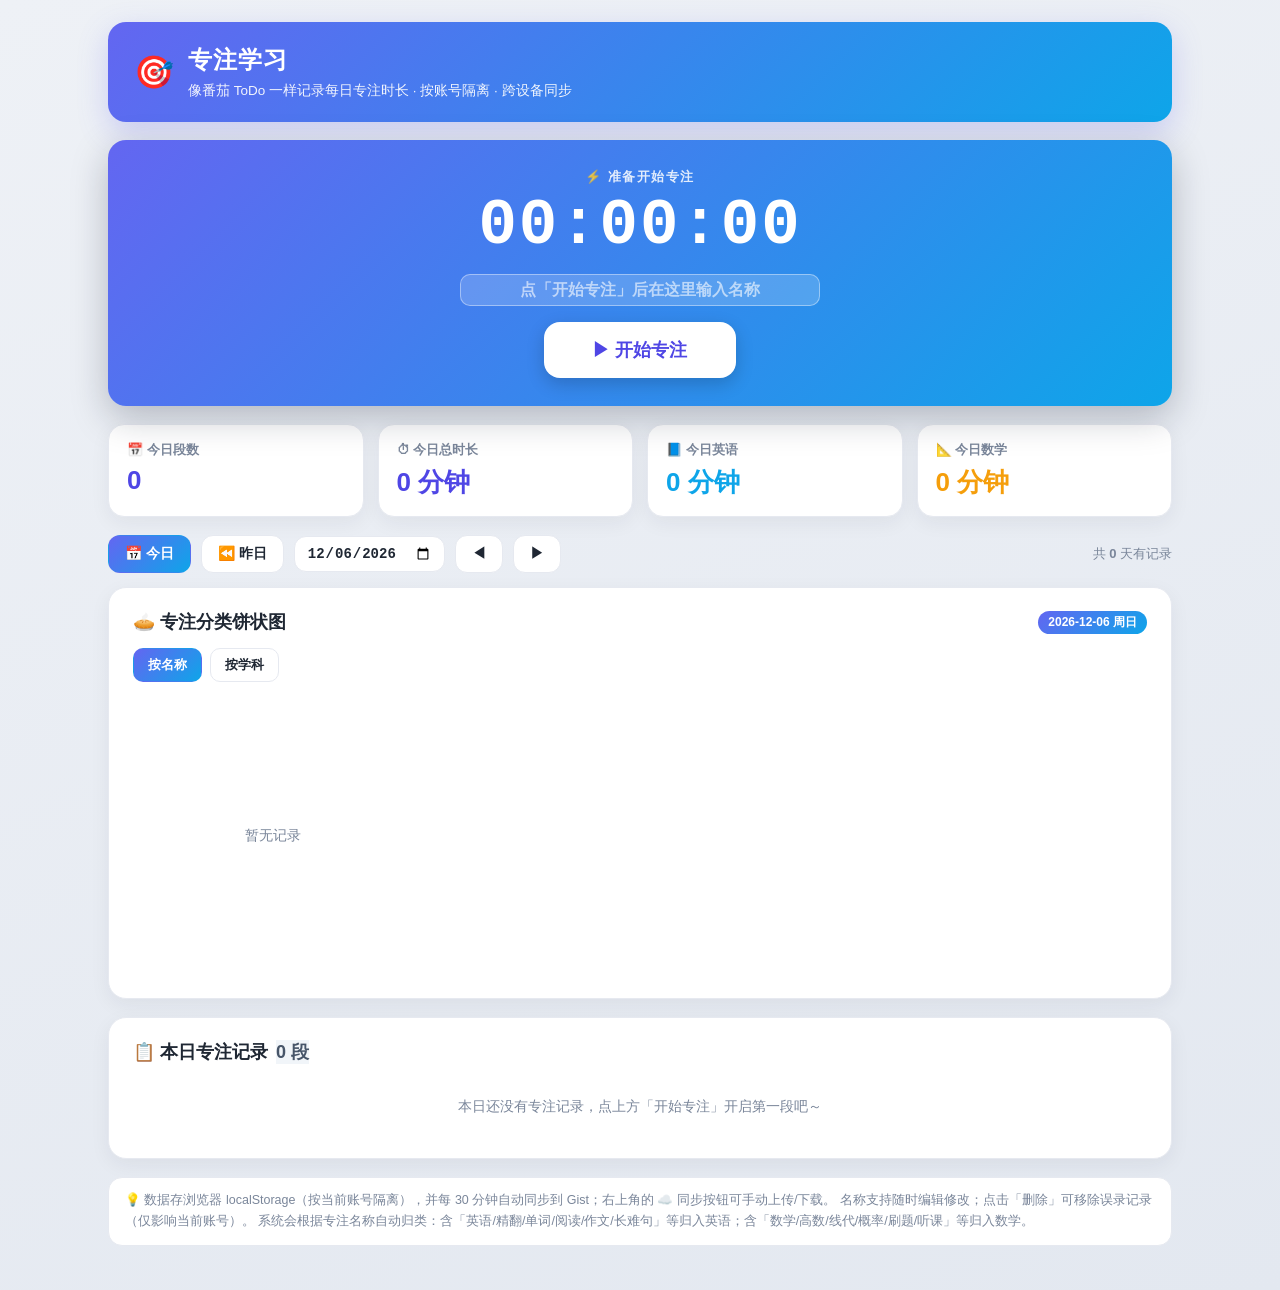
==== commit b777a231: "update 专注学习.html via API 2026-07-28T03:27:11.448Z" ====
--- a/专注学习.html
+++ b/专注学习.html
@@ -238,17 +238,21 @@
   @media (max-width: 760px) {
     .pie-body { grid-template-columns: 1fr; }
   }
+  .pie-chart-col { display: flex; flex-direction: column; align-items: center; }
   .pie-canvas-wrap {
     position: relative;
-    width: 260px; height: 260px;
+    width: 280px; height: 280px;
     margin: 0 auto;
   }
-  .pie-canvas-wrap svg { width: 100%; height: 100%; }
+  .pie-canvas-wrap svg { width: 100%; height: 100%; display: block; }
   .pie-empty {
     position: absolute; inset: 0;
     display: flex; align-items: center; justify-content: center;
     color: var(--muted); font-size: 14px;
   }
+  .pie-total { text-align: center; margin-top: 14px; }
+  .pie-total-val { font-size: 22px; font-weight: 800; color: var(--text); line-height: 1.2; }
+  .pie-total-lbl { font-size: 12px; color: var(--muted); margin-top: 2px; }
   .legend-list { display: flex; flex-direction: column; gap: 8px; }
   .legend-item {
     display: flex; align-items: center; gap: 10px;
@@ -427,9 +431,15 @@
       <button class="mode-btn" id="modeSubject" data-mode="subject">按学科</button>
     </div>
     <div class="pie-body">
-      <div class="pie-canvas-wrap">
-        <svg id="pieSvg" viewBox="0 0 100 100"></svg>
-        <div class="pie-empty" id="pieEmpty" style="display:none;">暂无记录</div>
+      <div class="pie-chart-col">
+        <div class="pie-canvas-wrap">
+          <svg id="pieSvg" viewBox="0 0 100 100"></svg>
+          <div class="pie-empty" id="pieEmpty" style="display:none;">暂无记录</div>
+        </div>
+        <div class="pie-total" id="pieTotal">
+          <div class="pie-total-val" id="pieTotalVal">0 分钟</div>
+          <div class="pie-total-lbl">总时长</div>
+        </div>
       </div>
       <div class="legend-list" id="legendList"></div>
     </div>
@@ -766,21 +776,24 @@
   const svg = $("pieSvg");
   const empty = $("pieEmpty");
   const legend = $("legendList");
+  const totalVal = $("pieTotalVal");
   legend.innerHTML = "";
 
   if(list.length === 0){
     svg.innerHTML = "";
     empty.style.display = "flex";
+    $("pieTotal").style.display = "none";
     return;
   }
   empty.style.display = "none";
+  $("pieTotal").style.display = "block";
 
   let items = [];
   if(pieGroupMode === "subject"){
-    // 按学科合并
+    // 按学科合并：CSS 变量在 SVG fill 中部分环境不生效，这里转具体 hex
     const groups = {
-      eng:  { name: "英语", dur: 0, color: "var(--eng)" },
-      math: { name: "数学", dur: 0, color: "var(--math)" },
+      eng:  { name: "英语", dur: 0, color: "#0ea5e9" },
+      math: { name: "数学", dur: 0, color: "#f59e0b" },
       other:{ name: "其他", dur: 0, color: "#94a3b8" }
     };
     list.forEach(s => {
@@ -806,30 +819,32 @@
   }
 
   const total = items.reduce((a,b)=>a+b.dur, 0);
-
-  // 画饼（SVG）
-  let acc = 0;
-  const cx = 50, cy = 50, r = 42;
+  totalVal.textContent = fmtMin(total);
+
+  // 画实心圆盘饼图（SVG）
+  const cx = 50, cy = 50, r = 48;
+  const toRad = p => p * Math.PI * 2 - Math.PI/2;
+  const pt = a => ({ x: cx + r * Math.cos(a), y: cy + r * Math.sin(a) });
   const slicePath = (startA, endA) => {
-    const x1 = cx + r * Math.cos(startA);
-    const y1 = cy + r * Math.sin(startA);
-    const x2 = cx + r * Math.cos(endA);
-    const y2 = cy + r * Math.sin(endA);
+    const p1 = pt(startA), p2 = pt(endA);
     const large = (endA - startA) > Math.PI ? 1 : 0;
-    return `M ${cx} ${cy} L ${x1.toFixed(2)} ${y1.toFixed(2)} A ${r} ${r} 0 ${large} 1 ${x2.toFixed(2)} ${y2.toFixed(2)} Z`;
+    return `M ${cx} ${cy} L ${p1.x.toFixed(2)} ${p1.y.toFixed(2)} A ${r} ${r} 0 ${large} 1 ${p2.x.toFixed(2)} ${p2.y.toFixed(2)} Z`;
   };
+
   let svgHtml = "";
-  items.forEach(it => {
-    if(total <= 0) return;
-    const startA = (acc / total) * Math.PI * 2 - Math.PI/2;
-    acc += it.dur;
-    const endA = (acc / total) * Math.PI * 2 - Math.PI/2;
-    svgHtml += `<path d="${slicePath(startA, endA)}" fill="${it.color}" stroke="#fff" stroke-width="0.5"><title>${esc(it.name)}: ${fmtHMS(it.dur)}</title></path>`;
-  });
-  // 中心圆（甜甜圈效果）
-  svgHtml += `<circle cx="${cx}" cy="${cy}" r="22" fill="#fff"/>`;
-  svgHtml += `<text x="${cx}" y="${cy-2}" text-anchor="middle" font-size="6" font-weight="800" fill="#1f2733">${fmtMin(total)}</text>`;
-  svgHtml += `<text x="${cx}" y="${cy+6}" text-anchor="middle" font-size="3.5" fill="#7a869a">总时长</text>`;
+  if(items.length === 1 && total > 0){
+    // 只有一项时画整圆，避免 360° 弧在部分浏览器不渲染
+    svgHtml += `<circle cx="${cx}" cy="${cy}" r="${r}" fill="${items[0].color}" stroke="#fff" stroke-width="0.5"><title>${esc(items[0].name)}: ${fmtHMS(items[0].dur)}</title></circle>`;
+  } else {
+    let acc = 0;
+    items.forEach(it => {
+      if(total <= 0) return;
+      const startA = toRad(acc / total);
+      acc += it.dur;
+      const endA = toRad(acc / total);
+      svgHtml += `<path d="${slicePath(startA, endA)}" fill="${it.color}" stroke="#fff" stroke-width="0.5"><title>${esc(it.name)}: ${fmtHMS(it.dur)}</title></path>`;
+    });
+  }
   svg.innerHTML = svgHtml;
 
   // 图例
